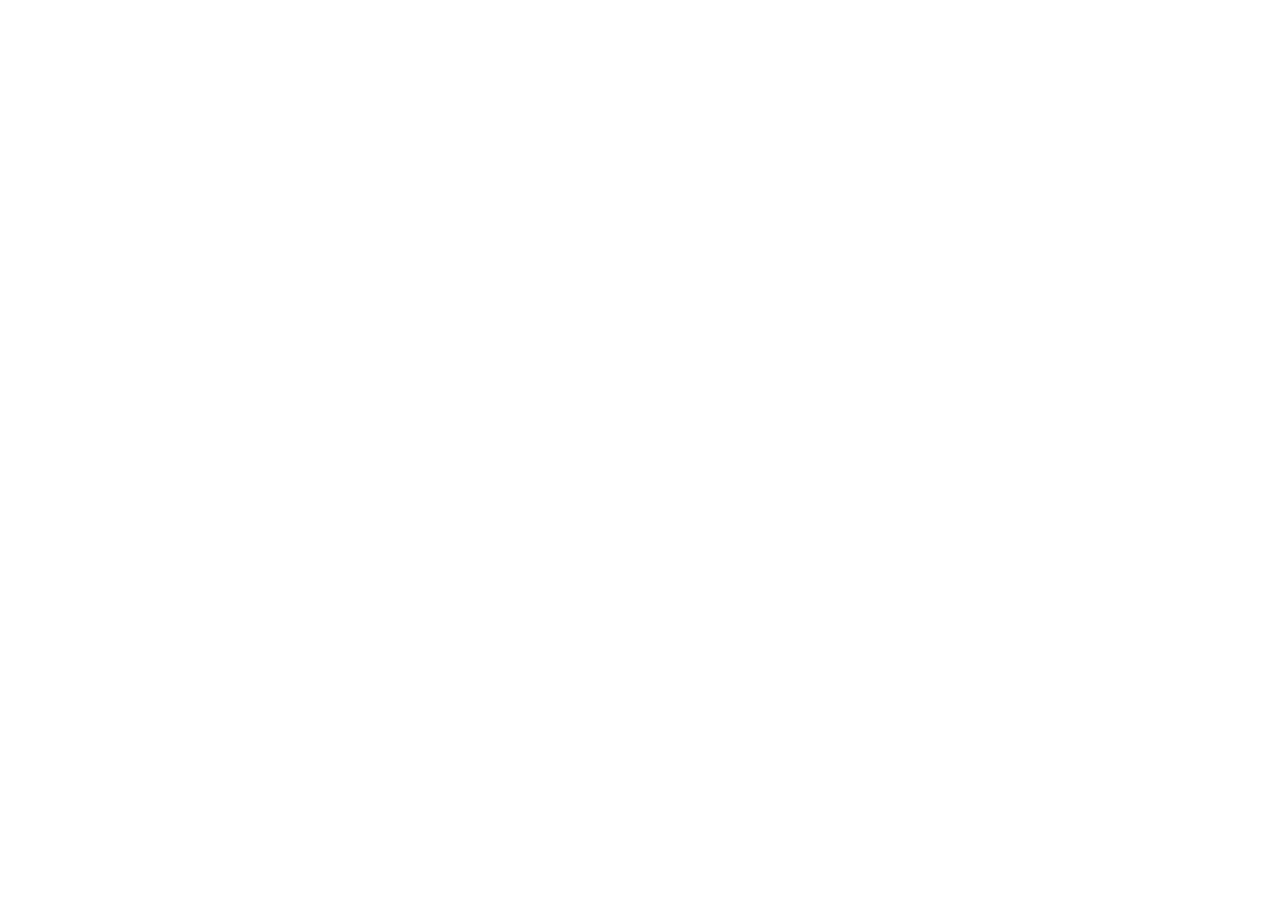
==== index.html @ 6cd67fa6 "ДВИЖУХА: звук сразу + громкость" ====
<!doctype html>
<html lang="ru">
  <head>
    <meta charset="UTF-8" />
    <meta name="viewport" content="width=device-width, initial-scale=1.0" />
    <title>ДВИЖУХА</title>
    <script type="module" crossorigin src="/z/assets/index-BPK4zzwi.js"></script>
    <link rel="stylesheet" crossorigin href="/z/assets/index-ZsimpLtw.css">
  </head>
  <body>
    <div id="root"></div>
  </body>
</html>
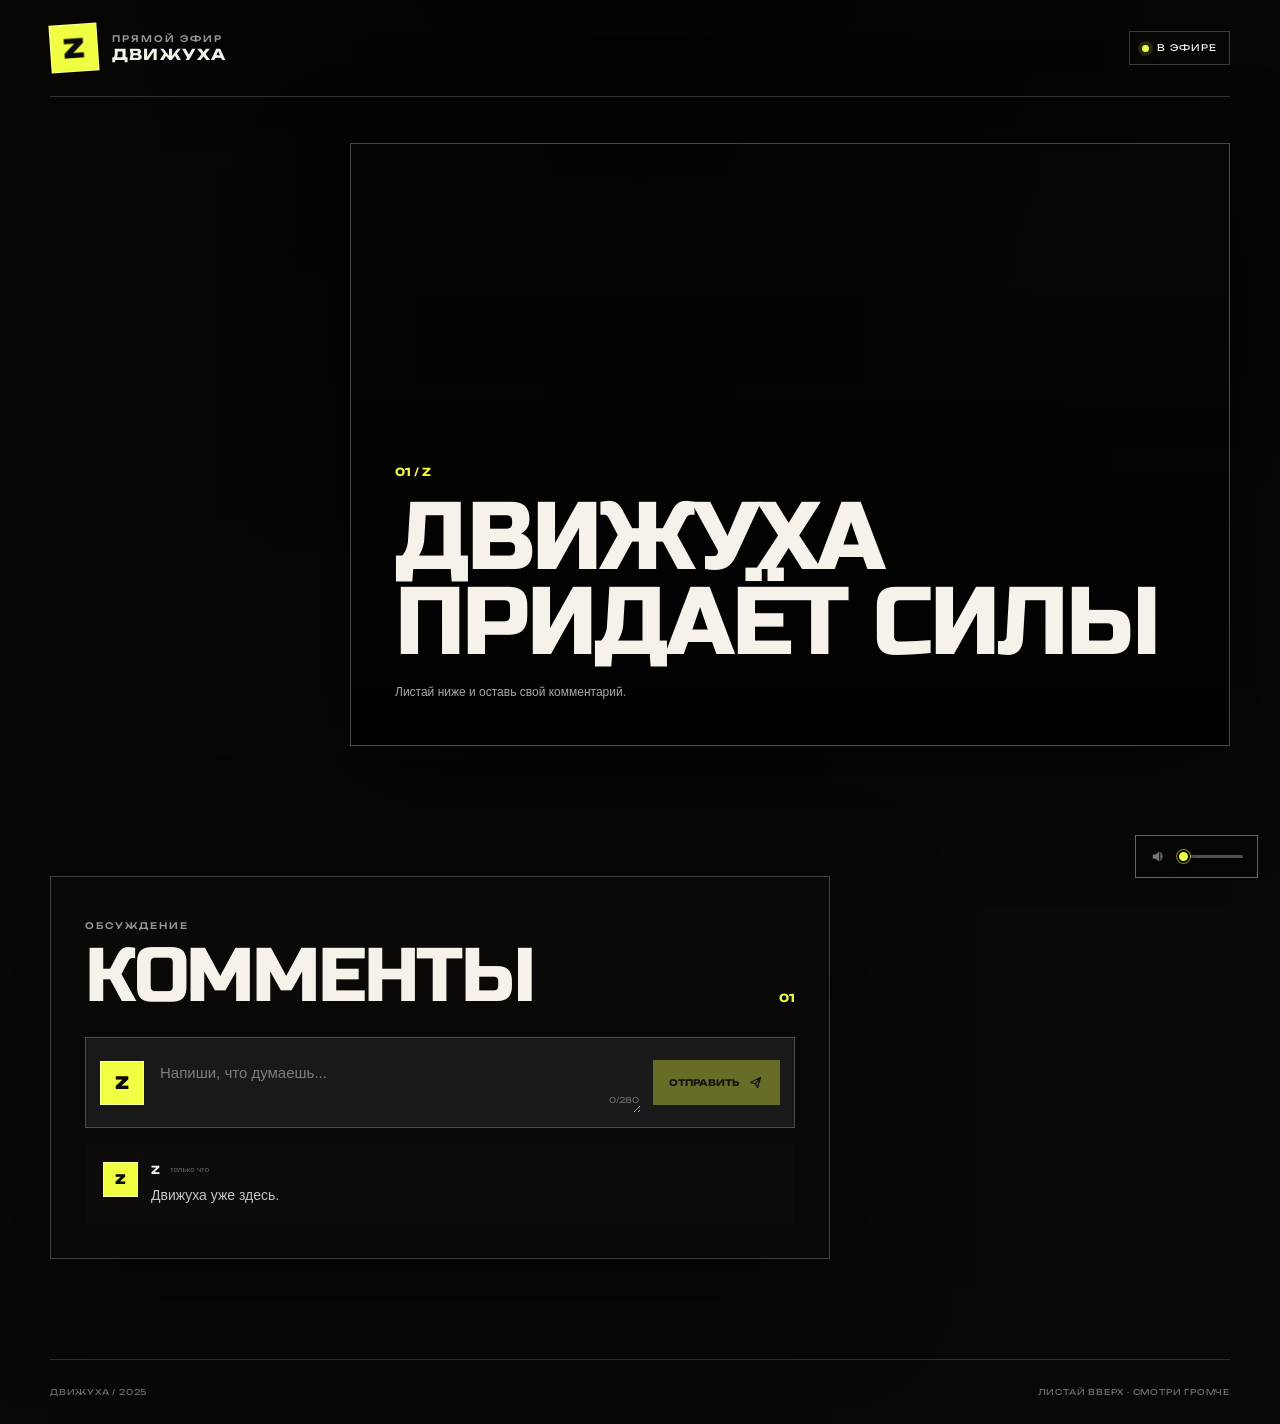
==== commit 19e1a7c0: "Use custom domain root base (/)" ====
--- a/index.html
+++ b/index.html
@@ -3,9 +3,19 @@
   <head>
     <meta charset="UTF-8" />
     <meta name="viewport" content="width=device-width, initial-scale=1.0" />
+    <meta property="og:type" content="website" />
+    <meta property="og:site_name" content="Z" />
+    <meta property="og:title" content="Z — ДВИЖУХА" />
+    <meta property="og:description" content="Живой проект с видео-фоном и музыкой." />
+    <meta property="og:url" content="https://retgar11099-crypto.github.io/z/" />
+    <meta property="og:image" content="https://retgar11099-crypto.github.io/z/og.png" />
+    <meta name="twitter:card" content="summary_large_image" />
+    <meta name="twitter:title" content="Z — ДВИЖУХА" />
+    <meta name="twitter:description" content="Живой проект с видео-фоном и музыкой." />
+    <meta name="twitter:image" content="https://retgar11099-crypto.github.io/z/og.png" />
     <title>ДВИЖУХА</title>
-    <script type="module" crossorigin src="/z/assets/index-BPK4zzwi.js"></script>
-    <link rel="stylesheet" crossorigin href="/z/assets/index-ZsimpLtw.css">
+    <script type="module" crossorigin src="/assets/index-GiGOTRor.js"></script>
+    <link rel="stylesheet" crossorigin href="/assets/index-B-_LJBiF.css">
   </head>
   <body>
     <div id="root"></div>
--- a/assets/index-B-_LJBiF.css
+++ b/assets/index-B-_LJBiF.css
@@ -0,0 +1 @@
+@import "https://fonts.googleapis.com/css2?family=Russo+One&family=Unbounded:wght@500;700;900&display=swap";@layer components;@layer properties{@supports (((-webkit-hyphens:none)) and (not (margin-trim:inline))) or ((-moz-orient:inline) and (not (color:rgb(from red r g b)))){*,:before,:after,::backdrop{--tw-rotate-x:initial;--tw-rotate-y:initial;--tw-rotate-z:initial;--tw-skew-x:initial;--tw-skew-y:initial;--tw-blur:initial;--tw-brightness:initial;--tw-contrast:initial;--tw-grayscale:initial;--tw-hue-rotate:initial;--tw-invert:initial;--tw-opacity:initial;--tw-saturate:initial;--tw-sepia:initial;--tw-drop-shadow:initial;--tw-drop-shadow-color:initial;--tw-drop-shadow-alpha:100%;--tw-drop-shadow-size:initial}}}@layer theme{:root,:host{--font-sans:-apple-system, BlinkMacSystemFont, "Segoe UI", Roboto, "Helvetica Neue", "Noto Sans", Arial, sans-serif, "Apple Color Emoji", "Segoe UI Emoji", "Segoe UI Symbol", "Noto Color Emoji";--font-mono:ui-monospace, SFMono-Regular, Menlo, Monaco, Consolas, "Liberation Mono", "Courier New", monospace;--default-transition-duration:.15s;--default-transition-timing-function:cubic-bezier(.4, 0, .2, 1);--default-font-family:var(--font-sans);--default-mono-font-family:var(--font-mono)}}@layer base{*,:after,:before,::backdrop{box-sizing:border-box;border:0 solid;margin:0;padding:0}::file-selector-button{box-sizing:border-box;border:0 solid;margin:0;padding:0}html,:host{-webkit-text-size-adjust:100%;tab-size:4;line-height:1.5;font-family:var(--default-font-family,-apple-system, BlinkMacSystemFont, "Segoe UI", Roboto, "Helvetica Neue", "Noto Sans", Arial, sans-serif, "Apple Color Emoji", "Segoe UI Emoji", "Segoe UI Symbol", "Noto Color Emoji");font-feature-settings:var(--default-font-feature-settings,normal);font-variation-settings:var(--default-font-variation-settings,normal);-webkit-tap-highlight-color:transparent}hr{height:0;color:inherit;border-top-width:1px}abbr:where([title]){-webkit-text-decoration:underline dotted;text-decoration:underline dotted}h1,h2,h3,h4,h5,h6{font-size:inherit;font-weight:inherit}a{color:inherit;-webkit-text-decoration:inherit;-webkit-text-decoration:inherit;-webkit-text-decoration:inherit;-webkit-text-decoration:inherit;text-decoration:inherit}b,strong{font-weight:bolder}code,kbd,samp,pre{font-family:var(--default-mono-font-family,ui-monospace, SFMono-Regular, Menlo, Monaco, Consolas, "Liberation Mono", "Courier New", monospace);font-feature-settings:var(--default-mono-font-feature-settings,normal);font-variation-settings:var(--default-mono-font-variation-settings,normal);font-size:1em}small{font-size:80%}sub,sup{vertical-align:baseline;font-size:75%;line-height:0;position:relative}sub{bottom:-.25em}sup{top:-.5em}table{text-indent:0;border-color:inherit;border-collapse:collapse}:-moz-focusring:where(:not(iframe)){outline:auto}progress{vertical-align:baseline}summary{display:list-item}ol,ul,menu{list-style:none}img,svg,video,canvas,audio,iframe,embed,object{vertical-align:middle;display:block}img,video{max-width:100%;height:auto}button,input,select,optgroup,textarea{font:inherit;font-feature-settings:inherit;font-variation-settings:inherit;letter-spacing:inherit;color:inherit;opacity:1;background-color:#0000;border-radius:0}::file-selector-button{font:inherit;font-feature-settings:inherit;font-variation-settings:inherit;letter-spacing:inherit;color:inherit;opacity:1;background-color:#0000;border-radius:0}:where(select:is([multiple],[size])) optgroup{font-weight:bolder}:where(select:is([multiple],[size])) optgroup option{padding-inline-start:20px}::file-selector-button{margin-inline-end:4px}::placeholder{opacity:1}@supports (not ((-webkit-appearance:-apple-pay-button))) or (contain-intrinsic-size:1px){::placeholder{color:currentColor}@supports (color:color-mix(in lab, red, red)){::placeholder{color:color-mix(in oklab, currentcolor 50%, transparent)}}}textarea{resize:vertical}::-webkit-search-decoration{-webkit-appearance:none}::-webkit-date-and-time-value{min-height:1lh;text-align:inherit}::-webkit-datetime-edit{display:inline-flex}::-webkit-datetime-edit-fields-wrapper{padding:0}::-webkit-datetime-edit{padding-block:0}::-webkit-datetime-edit-year-field{padding-block:0}::-webkit-datetime-edit-month-field{padding-block:0}::-webkit-datetime-edit-day-field{padding-block:0}::-webkit-datetime-edit-hour-field{padding-block:0}::-webkit-datetime-edit-minute-field{padding-block:0}::-webkit-datetime-edit-second-field{padding-block:0}::-webkit-datetime-edit-millisecond-field{padding-block:0}::-webkit-datetime-edit-meridiem-field{padding-block:0}::-webkit-calendar-picker-indicator{line-height:1}:-moz-ui-invalid{box-shadow:none}button,input:where([type=button],[type=reset],[type=submit]){appearance:button}::file-selector-button{appearance:button}::-webkit-inner-spin-button{height:auto}::-webkit-outer-spin-button{height:auto}[hidden]:where(:not([hidden=until-found])){display:none!important}}@layer utilities{.visible{visibility:visible}.sr-only{clip-path:inset(50%);white-space:nowrap;border-width:0;width:1px;height:1px;margin:-1px;padding:0;position:absolute;overflow:hidden}.absolute{position:absolute}.fixed{position:fixed}.block{display:block}.flex{display:flex}.grid{display:grid}.hidden{display:none}.inline{display:inline}.inline-block{display:inline-block}.transform{transform:var(--tw-rotate-x,) var(--tw-rotate-y,) var(--tw-rotate-z,) var(--tw-skew-x,) var(--tw-skew-y,)}.resize{resize:both}.blur{--tw-blur:blur(8px);filter:var(--tw-blur,) var(--tw-brightness,) var(--tw-contrast,) var(--tw-grayscale,) var(--tw-hue-rotate,) var(--tw-invert,) var(--tw-saturate,) var(--tw-sepia,) var(--tw-drop-shadow,)}.filter{filter:var(--tw-blur,) var(--tw-brightness,) var(--tw-contrast,) var(--tw-grayscale,) var(--tw-hue-rotate,) var(--tw-invert,) var(--tw-saturate,) var(--tw-sepia,) var(--tw-drop-shadow,)}.filter\!{filter:var(--tw-blur,) var(--tw-brightness,) var(--tw-contrast,) var(--tw-grayscale,) var(--tw-hue-rotate,) var(--tw-invert,) var(--tw-saturate,) var(--tw-sepia,) var(--tw-drop-shadow,)!important}.transition{transition-property:color,background-color,border-color,outline-color,text-decoration-color,fill,stroke,--tw-gradient-from,--tw-gradient-via,--tw-gradient-to,opacity,box-shadow,transform,translate,scale,rotate,filter,-webkit-backdrop-filter,backdrop-filter,display,content-visibility,overlay,pointer-events;transition-timing-function:var(--tw-ease,var(--default-transition-timing-function));transition-duration:var(--tw-duration,var(--default-transition-duration))}}:root{color:#f6f2e9;font-synthesis:none;background:#090807;font-family:Unbounded,sans-serif}*{box-sizing:border-box}html{scroll-behavior:smooth}body{min-width:320px;min-height:100vh;margin:0}button,textarea{font:inherit}button{cursor:pointer}.site-shell{isolation:isolate;min-height:100vh;position:relative;overflow:hidden}.bg-video,.background-image,.background-shade{position:fixed;inset:0}.bg-video{z-index:-2;object-fit:cover;background:#000;width:100%;height:100%}.background-image{z-index:-3;background:url(/z/media/background.gif) 50% 18%/cover no-repeat;transform:scale(1.025)}.background-shade{z-index:-1;-webkit-backdrop-filter:blur(3px);backdrop-filter:blur(3px);background:linear-gradient(#07060580 0%,#070605c2 45%,#090807 100%),linear-gradient(90deg,#080706b8,#0000 50%,#080706b8)}.topbar{border-bottom:1px solid #ffffff2e;align-items:center;gap:14px;width:min(1180px,100% - 40px);margin:0 auto;padding:24px 0;display:flex}.brand-mark,.avatar{color:#0b0a09;background:#f0ff42;border:1px solid #ffffff73;flex:none;place-items:center;display:grid}.brand-mark{width:48px;height:48px;font:900 26px/1 Unbounded,sans-serif;transform:rotate(-4deg)}.brand-copy{flex-direction:column;gap:3px;display:flex}.brand-copy strong{letter-spacing:.08em;font:700 15px/1 Unbounded,sans-serif}.eyebrow{color:#ffffff94;text-transform:uppercase;letter-spacing:.22em;font:500 9px/1.2 Unbounded,sans-serif}.live-pill{letter-spacing:.12em;-webkit-backdrop-filter:blur(14px);backdrop-filter:blur(14px);background:#09080780;border:1px solid #ffffff38;align-items:center;gap:8px;margin-left:auto;padding:9px 12px;font-size:9px;display:flex}.live-pill span{background:#f0ff42;border-radius:999px;width:7px;height:7px;animation:1.8s ease-in-out infinite pulse;box-shadow:0 0 0 4px #f0ff4224}.content{width:min(1180px,100% - 40px);margin:46px auto 0}.photo-hero{background:linear-gradient(#0000 25%,#000000d1 100%),url(/z/media/background.gif) 50% 18%/cover;border:1px solid #ffffff47;flex-direction:column;justify-content:flex-end;align-items:flex-start;width:min(880px,100%);min-height:67vh;margin-left:auto;padding:44px;display:flex;box-shadow:0 28px 90px #0000008f}.photo-hero h1{letter-spacing:-.03em;text-transform:uppercase;margin:18px 0;font-family:Russo One,sans-serif;font-size:clamp(44px,8vw,96px);line-height:.88}.photo-hero p{color:#ffffffa8;margin:0;font:400 12px/1.5 Arial,sans-serif}.caption-index,.comment-count{color:#f0ff42;font:700 11px/1 Unbounded,sans-serif}.comments-section{-webkit-backdrop-filter:blur(18px);backdrop-filter:blur(18px);background:linear-gradient(#0a0908d9,#0a0908f0),url(/z/media/background.gif) 50%/cover;border:1px solid #ffffff38;width:min(780px,100%);margin:130px 0 100px;padding:34px;box-shadow:0 30px 100px #0009}.comments-heading{justify-content:space-between;align-items:flex-end;margin-bottom:26px;display:flex}.comments-heading h2{letter-spacing:-.03em;margin:8px 0 0;font:400 clamp(38px,7vw,76px)/.9 Russo One,sans-serif}.comment-count{padding-bottom:7px}.comment-form{background:#ffffff12;border:1px solid #ffffff38;grid-template-columns:auto minmax(0,1fr) auto;align-items:center;gap:12px;padding:14px;display:grid}.avatar{width:44px;height:44px;font-size:17px;font-weight:900}.avatar.small{width:35px;height:35px;font-size:13px}.input-wrap{min-width:0;position:relative}.input-wrap textarea{resize:vertical;color:#fff;background:0 0;border:0;outline:0;width:100%;min-height:52px;padding:10px 44px 7px 4px;font-family:Arial,sans-serif;font-size:15px;line-height:1.45;display:block}.input-wrap textarea::placeholder{color:#ffffff70}.character-count{color:#ffffff5c;font-size:8px;position:absolute;bottom:7px;right:2px}.comment-form button{color:#0b0a09;text-transform:uppercase;background:#f0ff42;border:0;align-items:center;gap:8px;padding:14px 16px;font-size:9px;font-weight:700;transition:transform .16s,opacity .16s;display:flex}.comment-form button:hover:not(:disabled){transform:translateY(-2px)}.comment-form button:disabled{cursor:not-allowed;opacity:.36}.comment-form button svg{fill:none;stroke:currentColor;stroke-width:1.8px;stroke-linecap:round;stroke-linejoin:round;width:17px;height:17px}.comment-list{background:#ffffff21;gap:1px;margin-top:16px;display:grid}.comment-card{background:#0a0908e6;grid-template-columns:auto 1fr;gap:13px;padding:18px;display:grid}.comment-meta{align-items:center;gap:10px;display:flex}.comment-meta strong{font-size:11px}.comment-meta span{color:#ffffff61;font:400 8px/1 Arial,sans-serif}.comment-card p{color:#ffffffc2;margin:7px 0 0;font:400 14px/1.45 Arial,sans-serif}.volume-control{z-index:20;color:#fff;-webkit-backdrop-filter:blur(12px);backdrop-filter:blur(12px);cursor:pointer;background:#080706b8;border:1px solid #ffffff61;align-items:center;gap:10px;padding:12px 14px;display:flex;position:fixed;bottom:22px;right:22px}.volume-control svg{fill:#f0ff42;stroke:none;width:17px;height:17px;transition:opacity .16s}.volume-control svg.muted{opacity:.45;fill:#fff}.volume-control input[type=range]{appearance:none;background:linear-gradient(#f0ff42, #f0ff42) 0 0 / var(--fill,100%) 100% no-repeat, #ffffff4d;border-radius:999px;outline:none;width:66px;height:3px;margin:0}.volume-control input[type=range]::-webkit-slider-thumb{appearance:none;cursor:pointer;background:#f0ff42;border:2px solid #0b0a09;border-radius:999px;width:13px;height:13px;box-shadow:0 0 0 1px #f0ff4280,0 2px 8px #0009}.volume-control input[type=range]::-moz-range-thumb{cursor:pointer;background:#f0ff42;border:2px solid #0b0a09;border-radius:999px;width:13px;height:13px;box-shadow:0 0 0 1px #f0ff4280,0 2px 8px #0009}footer{color:#ffffff6b;letter-spacing:.1em;text-transform:uppercase;border-top:1px solid #ffffff29;justify-content:space-between;width:min(1180px,100% - 40px);margin:0 auto;padding:26px 0;font-size:8px;display:flex}.sr-only{clip:rect(0, 0, 0, 0);white-space:nowrap;border:0;width:1px;height:1px;margin:-1px;padding:0;position:absolute;overflow:hidden}@keyframes pulse{50%{opacity:.5}}@media (width<=720px){.topbar,.content,footer{width:min(100% - 24px,1180px)}.topbar{padding:16px 0}.content{margin-top:24px}.photo-hero{min-height:70vh;padding:24px}.comments-section{margin:80px 0 60px;padding:22px 16px}.comment-form{grid-template-columns:auto 1fr}.comment-form button{grid-column:1/-1;justify-content:center}.volume-control{padding:10px 12px;bottom:12px;right:12px}.volume-control input[type=range]{width:46px}footer span:last-child{display:none}}@media (prefers-reduced-motion:reduce){html{scroll-behavior:auto}.live-pill span{animation:none}}@property --tw-rotate-x{syntax:"*";inherits:false}@property --tw-rotate-y{syntax:"*";inherits:false}@property --tw-rotate-z{syntax:"*";inherits:false}@property --tw-skew-x{syntax:"*";inherits:false}@property --tw-skew-y{syntax:"*";inherits:false}@property --tw-blur{syntax:"*";inherits:false}@property --tw-brightness{syntax:"*";inherits:false}@property --tw-contrast{syntax:"*";inherits:false}@property --tw-grayscale{syntax:"*";inherits:false}@property --tw-hue-rotate{syntax:"*";inherits:false}@property --tw-invert{syntax:"*";inherits:false}@property --tw-opacity{syntax:"*";inherits:false}@property --tw-saturate{syntax:"*";inherits:false}@property --tw-sepia{syntax:"*";inherits:false}@property --tw-drop-shadow{syntax:"*";inherits:false}@property --tw-drop-shadow-color{syntax:"*";inherits:false}@property --tw-drop-shadow-alpha{syntax:"<percentage>";inherits:false;initial-value:100%}@property --tw-drop-shadow-size{syntax:"*";inherits:false}
